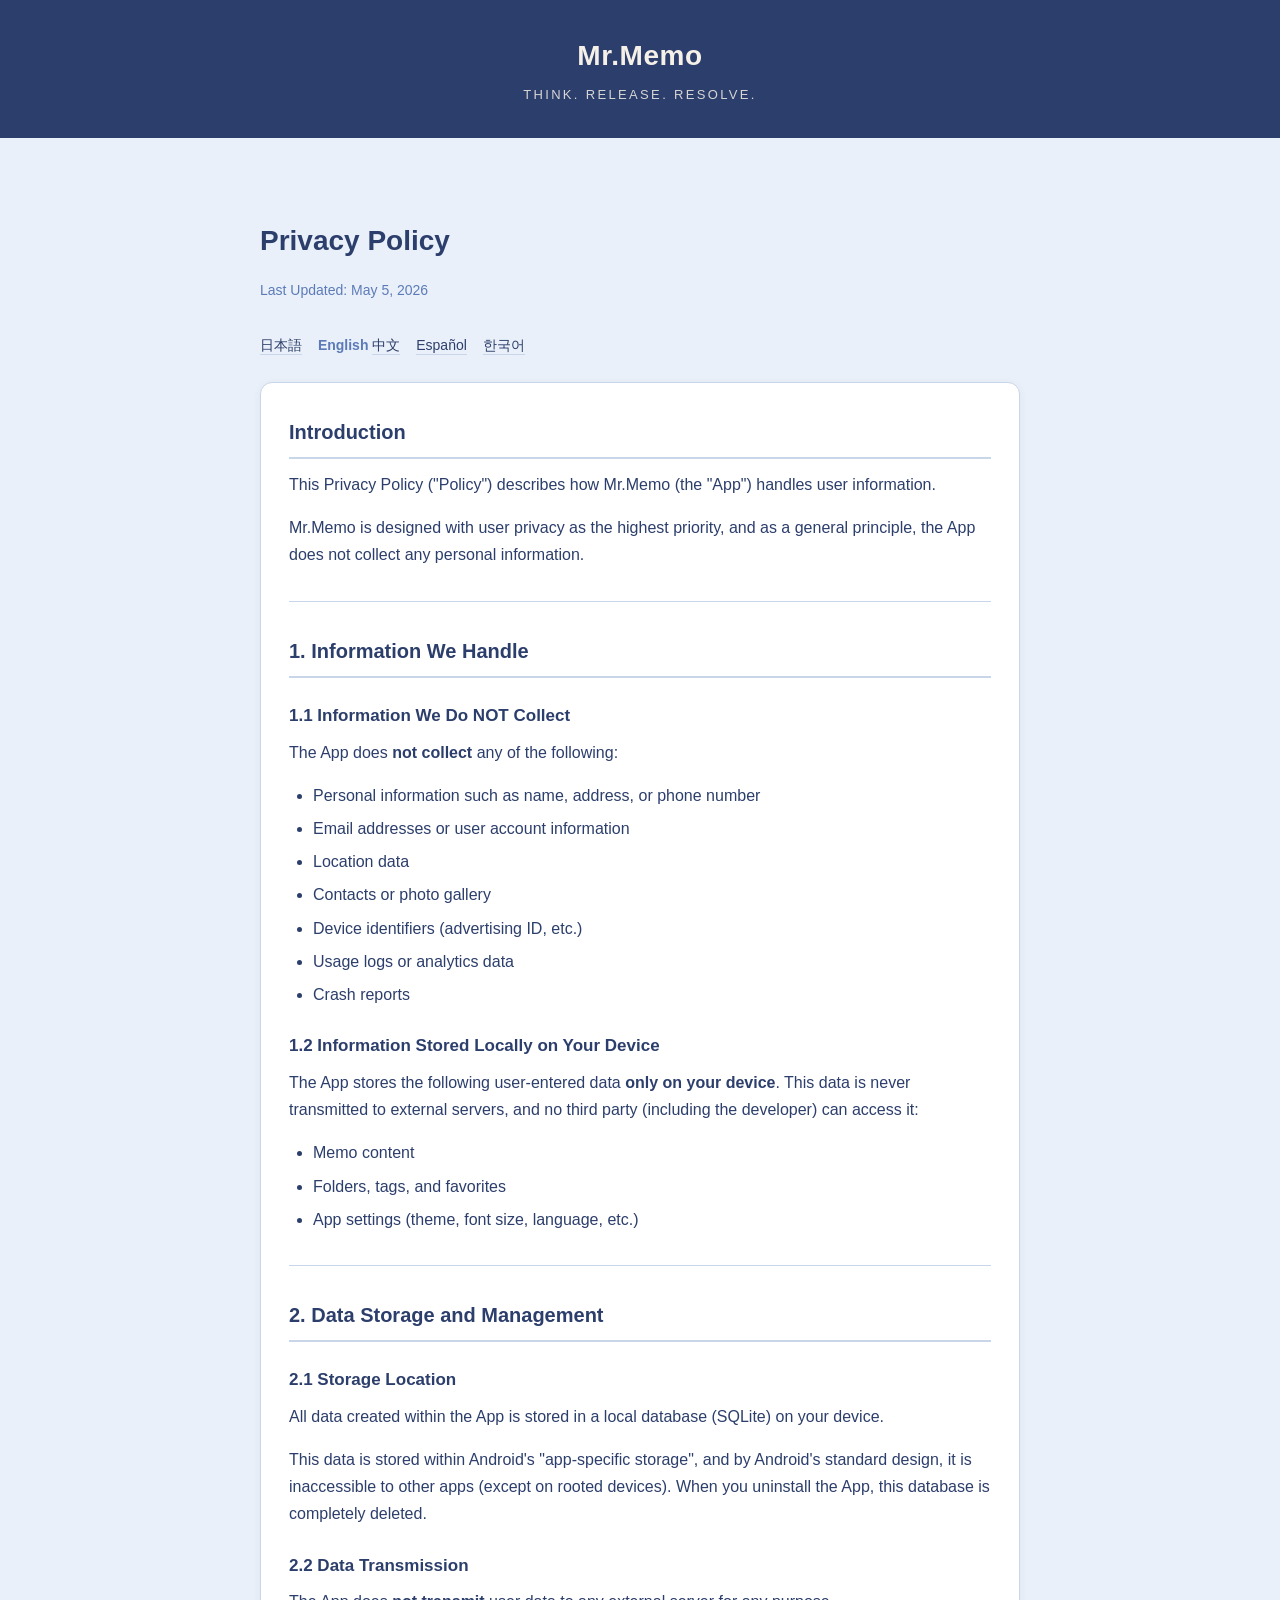
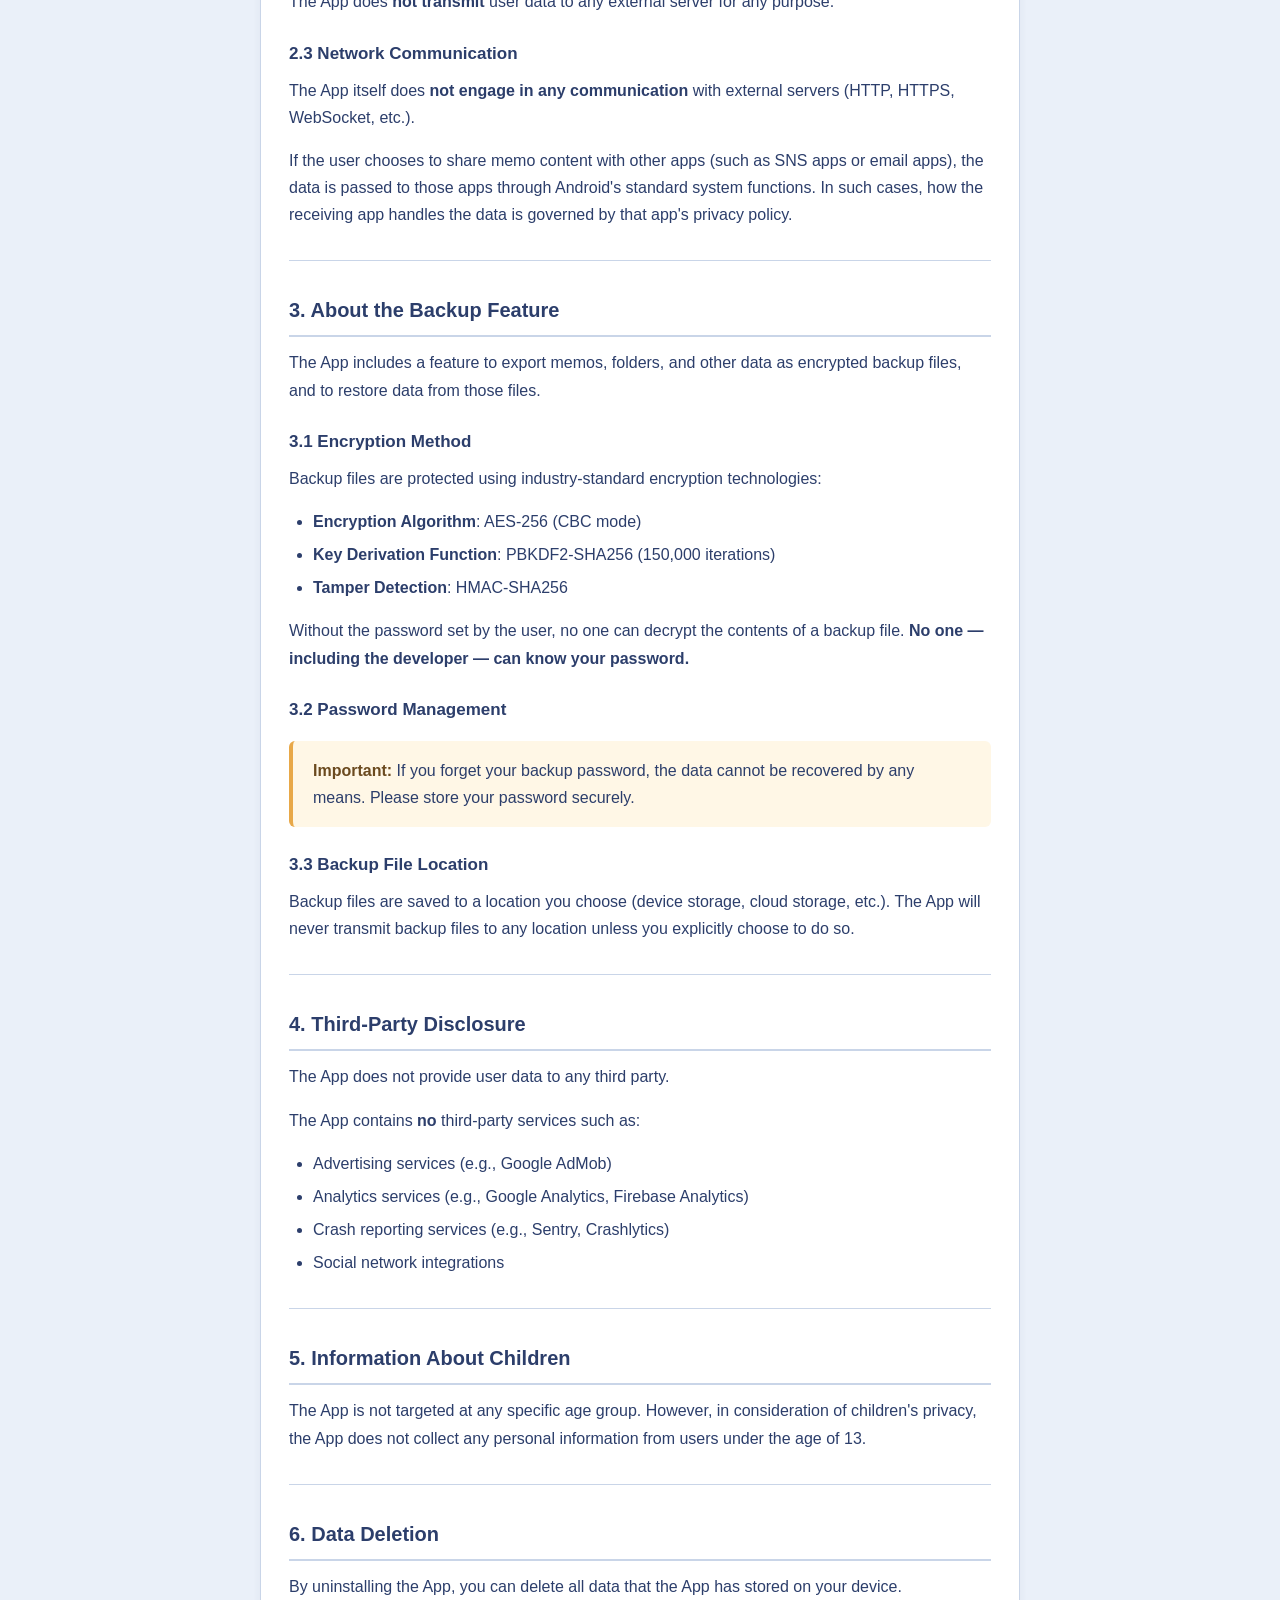
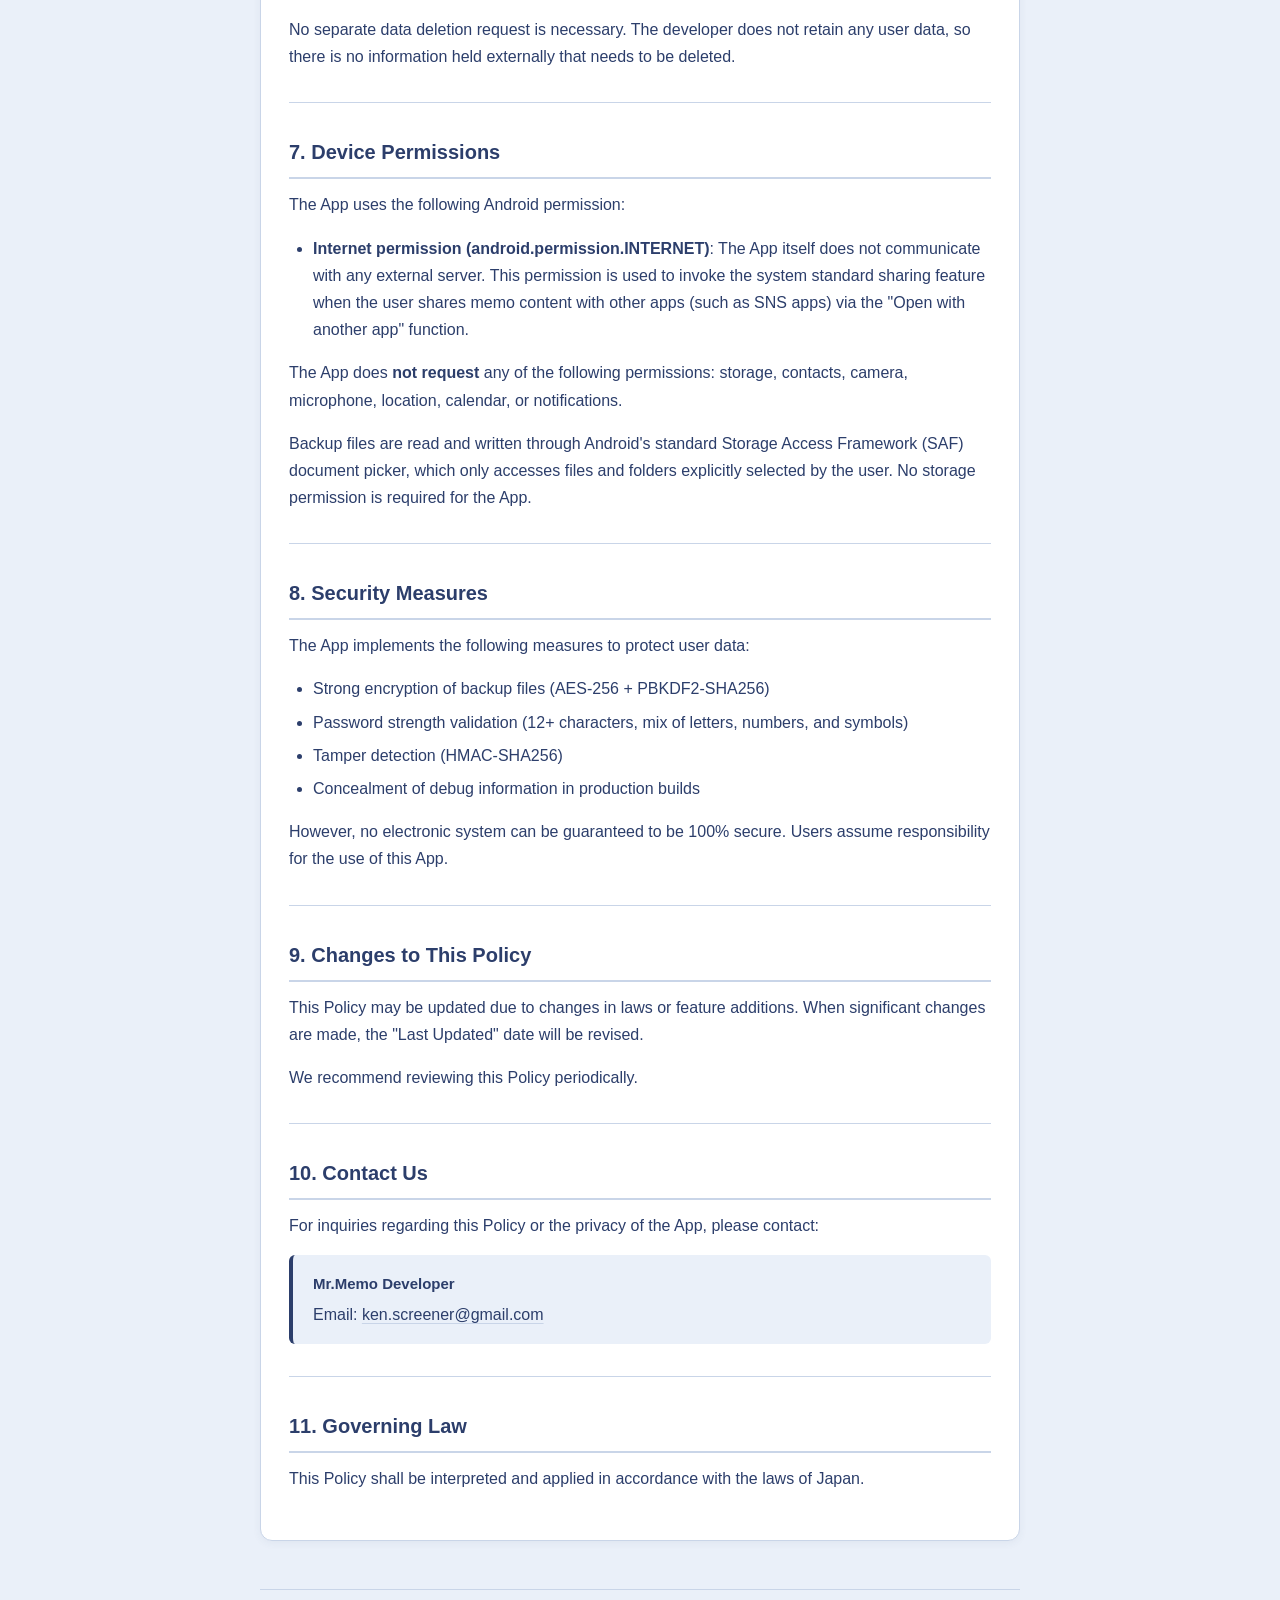
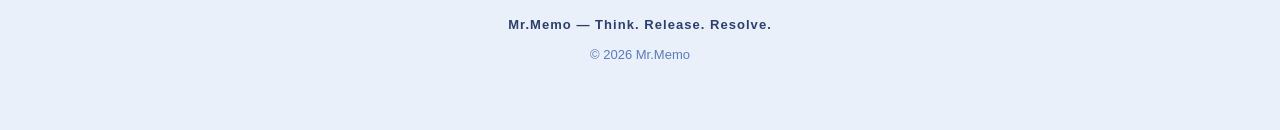
==== privacy/en.html @ 4f2426d8 "feat: 5言語対応(日英中西韓)に拡張" ====
<!DOCTYPE html>
<html lang="en">
<head>
  <meta charset="UTF-8">
  <meta name="viewport" content="width=device-width, initial-scale=1.0">
  <meta name="description" content="Mr.Memo Privacy Policy - Privacy protection for the memo app">
  <meta name="robots" content="index, follow">
  <title>Privacy Policy | Mr.Memo</title>
  <link rel="stylesheet" href="../styles.css">
</head>
<body>
  <header>
    <h1 class="app-name">Mr.Memo</h1>
    <p class="tagline">Think. Release. Resolve.</p>
  </header>

  <div class="container">
    <h2 class="page-title">Privacy Policy</h2>
    <p class="last-updated">Last Updated: May 5, 2026</p>

    <p class="lang-switcher">
      <a href="ja.html">日本語</a>
      <span class="current">English</span>
      <a href="zh.html">中文</a>
      <a href="es.html">Español</a>
      <a href="ko.html">한국어</a>
    </p>

    <main>
      <h2>Introduction</h2>
      <p>This Privacy Policy ("Policy") describes how Mr.Memo (the "App") handles user information.</p>
      <p>Mr.Memo is designed with user privacy as the highest priority, and as a general principle, the App does not collect any personal information.</p>

      <hr>

      <h2>1. Information We Handle</h2>

      <h3>1.1 Information We Do NOT Collect</h3>
      <p>The App does <strong>not collect</strong> any of the following:</p>
      <ul>
        <li>Personal information such as name, address, or phone number</li>
        <li>Email addresses or user account information</li>
        <li>Location data</li>
        <li>Contacts or photo gallery</li>
        <li>Device identifiers (advertising ID, etc.)</li>
        <li>Usage logs or analytics data</li>
        <li>Crash reports</li>
      </ul>

      <h3>1.2 Information Stored Locally on Your Device</h3>
      <p>The App stores the following user-entered data <strong>only on your device</strong>. This data is never transmitted to external servers, and no third party (including the developer) can access it:</p>
      <ul>
        <li>Memo content</li>
        <li>Folders, tags, and favorites</li>
        <li>App settings (theme, font size, language, etc.)</li>
      </ul>

      <hr>

      <h2>2. Data Storage and Management</h2>

      <h3>2.1 Storage Location</h3>
      <p>All data created within the App is stored in a local database (SQLite) on your device.</p>
      <p>This data is stored within Android's "app-specific storage", and by Android's standard design, it is inaccessible to other apps (except on rooted devices). When you uninstall the App, this database is completely deleted.</p>

      <h3>2.2 Data Transmission</h3>
      <p>The App does <strong>not transmit</strong> user data to any external server for any purpose.</p>

      <h3>2.3 Network Communication</h3>
      <p>The App itself does <strong>not engage in any communication</strong> with external servers (HTTP, HTTPS, WebSocket, etc.).</p>
      <p>If the user chooses to share memo content with other apps (such as SNS apps or email apps), the data is passed to those apps through Android's standard system functions. In such cases, how the receiving app handles the data is governed by that app's privacy policy.</p>

      <hr>

      <h2>3. About the Backup Feature</h2>
      <p>The App includes a feature to export memos, folders, and other data as encrypted backup files, and to restore data from those files.</p>

      <h3>3.1 Encryption Method</h3>
      <p>Backup files are protected using industry-standard encryption technologies:</p>
      <ul>
        <li><strong>Encryption Algorithm</strong>: AES-256 (CBC mode)</li>
        <li><strong>Key Derivation Function</strong>: PBKDF2-SHA256 (150,000 iterations)</li>
        <li><strong>Tamper Detection</strong>: HMAC-SHA256</li>
      </ul>
      <p>Without the password set by the user, no one can decrypt the contents of a backup file. <strong>No one &mdash; including the developer &mdash; can know your password.</strong></p>

      <h3>3.2 Password Management</h3>
      <div class="note-box">
        <strong>Important:</strong> If you forget your backup password, the data cannot be recovered by any means. Please store your password securely.
      </div>

      <h3>3.3 Backup File Location</h3>
      <p>Backup files are saved to a location you choose (device storage, cloud storage, etc.). The App will never transmit backup files to any location unless you explicitly choose to do so.</p>

      <hr>

      <h2>4. Third-Party Disclosure</h2>
      <p>The App does not provide user data to any third party.</p>
      <p>The App contains <strong>no</strong> third-party services such as:</p>
      <ul>
        <li>Advertising services (e.g., Google AdMob)</li>
        <li>Analytics services (e.g., Google Analytics, Firebase Analytics)</li>
        <li>Crash reporting services (e.g., Sentry, Crashlytics)</li>
        <li>Social network integrations</li>
      </ul>

      <hr>

      <h2>5. Information About Children</h2>
      <p>The App is not targeted at any specific age group. However, in consideration of children's privacy, the App does not collect any personal information from users under the age of 13.</p>

      <hr>

      <h2>6. Data Deletion</h2>
      <p>By uninstalling the App, you can delete all data that the App has stored on your device.</p>
      <p>No separate data deletion request is necessary. The developer does not retain any user data, so there is no information held externally that needs to be deleted.</p>

      <hr>

      <h2>7. Device Permissions</h2>
      <p>The App uses the following Android permission:</p>
      <ul>
        <li><strong>Internet permission (android.permission.INTERNET)</strong>: The App itself does not communicate with any external server. This permission is used to invoke the system standard sharing feature when the user shares memo content with other apps (such as SNS apps) via the "Open with another app" function.</li>
      </ul>
      <p>The App does <strong>not request</strong> any of the following permissions: storage, contacts, camera, microphone, location, calendar, or notifications.</p>
      <p>Backup files are read and written through Android's standard Storage Access Framework (SAF) document picker, which only accesses files and folders explicitly selected by the user. No storage permission is required for the App.</p>

      <hr>

      <h2>8. Security Measures</h2>
      <p>The App implements the following measures to protect user data:</p>
      <ul>
        <li>Strong encryption of backup files (AES-256 + PBKDF2-SHA256)</li>
        <li>Password strength validation (12+ characters, mix of letters, numbers, and symbols)</li>
        <li>Tamper detection (HMAC-SHA256)</li>
        <li>Concealment of debug information in production builds</li>
      </ul>
      <p>However, no electronic system can be guaranteed to be 100% secure. Users assume responsibility for the use of this App.</p>

      <hr>

      <h2>9. Changes to This Policy</h2>
      <p>This Policy may be updated due to changes in laws or feature additions. When significant changes are made, the "Last Updated" date will be revised.</p>
      <p>We recommend reviewing this Policy periodically.</p>

      <hr>

      <h2>10. Contact Us</h2>
      <p>For inquiries regarding this Policy or the privacy of the App, please contact:</p>
      <div class="contact-box">
        <strong>Mr.Memo Developer</strong>
        Email: <a href="mailto:ken.screener@gmail.com">ken.screener@gmail.com</a>
      </div>

      <hr>

      <h2>11. Governing Law</h2>
      <p>This Policy shall be interpreted and applied in accordance with the laws of Japan.</p>
    </main>

    <footer>
      <div class="signature">Mr.Memo &mdash; Think. Release. Resolve.</div>
      <div>&copy; 2026 Mr.Memo</div>
    </footer>
  </div>
</body>
</html>
---- styles.css ----
/* Mr.Memo Legal Pages - Common Styles
 * Indigo Sky Wash テーマ準拠(Mr.Memo本体と統一感)
 */

* {
  box-sizing: border-box;
}

html {
  -webkit-text-size-adjust: 100%;
  -webkit-font-smoothing: antialiased;
  -moz-osx-font-smoothing: grayscale;
}

body {
  margin: 0;
  padding: 0;
  font-family: -apple-system, BlinkMacSystemFont, "Segoe UI", "Hiragino Sans",
    "Hiragino Kaku Gothic ProN", "Yu Gothic", "Meiryo", sans-serif;
  font-size: 16px;
  line-height: 1.7;
  color: #2C3E6B;
  background-color: #EAF0F9;
}

.container {
  max-width: 800px;
  margin: 0 auto;
  padding: 24px 20px 64px;
}

/* ヘッダー */
header {
  background-color: #2C3E6B;
  color: #F5F0E8;
  padding: 32px 20px;
  text-align: center;
  margin-bottom: 32px;
}

header .app-name {
  font-size: 28px;
  font-weight: 700;
  margin: 0 0 4px;
  letter-spacing: 0.02em;
}

header .tagline {
  font-size: 13px;
  font-weight: 500;
  opacity: 0.85;
  margin: 0;
  letter-spacing: 0.18em;
  text-transform: uppercase;
}

/* タイトル領域 */
.page-title {
  margin-bottom: 8px;
  font-size: 28px;
  font-weight: 700;
  color: #2C3E6B;
}

.last-updated {
  font-size: 14px;
  color: #5B7BB8;
  margin-bottom: 32px;
  font-weight: 500;
}

.lang-switcher {
  margin-bottom: 24px;
  font-size: 14px;
}

.lang-switcher a {
  color: #2C3E6B;
  text-decoration: none;
  border-bottom: 1px solid #C9D5E8;
  padding-bottom: 1px;
  margin-right: 12px;
}

.lang-switcher a:hover {
  border-bottom-color: #2C3E6B;
}

.lang-switcher .current {
  color: #5B7BB8;
  border-bottom: none;
  font-weight: 600;
}

/* 本文カード */
main {
  background-color: #FFFFFF;
  border-radius: 12px;
  padding: 32px 28px;
  box-shadow: 0 2px 8px rgba(44, 62, 107, 0.06);
  border: 1px solid #C9D5E8;
}

main h2 {
  font-size: 20px;
  font-weight: 700;
  color: #2C3E6B;
  margin: 32px 0 12px;
  padding-bottom: 8px;
  border-bottom: 2px solid #C9D5E8;
}

main h2:first-child {
  margin-top: 0;
}

main h3 {
  font-size: 17px;
  font-weight: 600;
  color: #2C3E6B;
  margin: 24px 0 8px;
}

main p {
  margin: 0 0 16px;
  color: #2C3E6B;
}

main strong {
  font-weight: 700;
  color: #2C3E6B;
}

main ul {
  padding-left: 24px;
  margin: 0 0 16px;
}

main li {
  margin-bottom: 6px;
  color: #2C3E6B;
}

main hr {
  border: none;
  border-top: 1px solid #C9D5E8;
  margin: 32px 0;
}

main a {
  color: #2C3E6B;
  text-decoration: underline;
  text-decoration-color: #C9D5E8;
  text-underline-offset: 3px;
}

main a:hover {
  text-decoration-color: #2C3E6B;
}

/* 連絡先ボックス */
.contact-box {
  background-color: #EAF0F9;
  border-left: 4px solid #2C3E6B;
  padding: 16px 20px;
  border-radius: 6px;
  margin: 16px 0;
}

.contact-box strong {
  display: block;
  margin-bottom: 4px;
  font-size: 15px;
}

/* 注意ボックス */
.note-box {
  background-color: #FFF7E6;
  border-left: 4px solid #E8A848;
  padding: 16px 20px;
  border-radius: 6px;
  margin: 16px 0;
}

.note-box strong {
  color: #6B4A1F;
}

/* フッター */
footer {
  text-align: center;
  margin-top: 48px;
  padding-top: 24px;
  border-top: 1px solid #C9D5E8;
  font-size: 13px;
  color: #5B7BB8;
}

footer .signature {
  font-weight: 600;
  letter-spacing: 0.08em;
  color: #2C3E6B;
  margin-bottom: 8px;
}

/* レスポンシブ */
@media (max-width: 600px) {
  .container {
    padding: 16px 16px 48px;
  }

  header {
    padding: 24px 16px;
    margin-bottom: 24px;
  }

  header .app-name {
    font-size: 24px;
  }

  .page-title {
    font-size: 24px;
  }

  main {
    padding: 24px 20px;
  }

  main h2 {
    font-size: 18px;
  }

  main h3 {
    font-size: 16px;
  }
}

/* ダークモード対応 */
@media (prefers-color-scheme: dark) {
  body {
    background-color: #1A2238;
    color: #C9D5E8;
  }

  main {
    background-color: #2C3E6B;
    border-color: #3D5288;
  }

  main h2,
  main h3,
  main p,
  main strong,
  main li,
  .page-title {
    color: #EAF0F9;
  }

  main h2 {
    border-bottom-color: #3D5288;
  }

  main hr {
    border-top-color: #3D5288;
  }

  main a {
    color: #B8D0F0;
    text-decoration-color: #5B7BB8;
  }

  main a:hover {
    text-decoration-color: #B8D0F0;
  }

  .contact-box {
    background-color: #1A2238;
    border-left-color: #B8D0F0;
  }

  .note-box {
    background-color: #3D2E1A;
    border-left-color: #E8A848;
  }

  .note-box strong {
    color: #F5C97D;
  }

  .last-updated {
    color: #8FA3C4;
  }

  .lang-switcher a {
    color: #C9D5E8;
    border-bottom-color: #5B7BB8;
  }

  .lang-switcher .current {
    color: #8FA3C4;
  }

  footer {
    border-top-color: #3D5288;
    color: #8FA3C4;
  }

  footer .signature {
    color: #C9D5E8;
  }
}
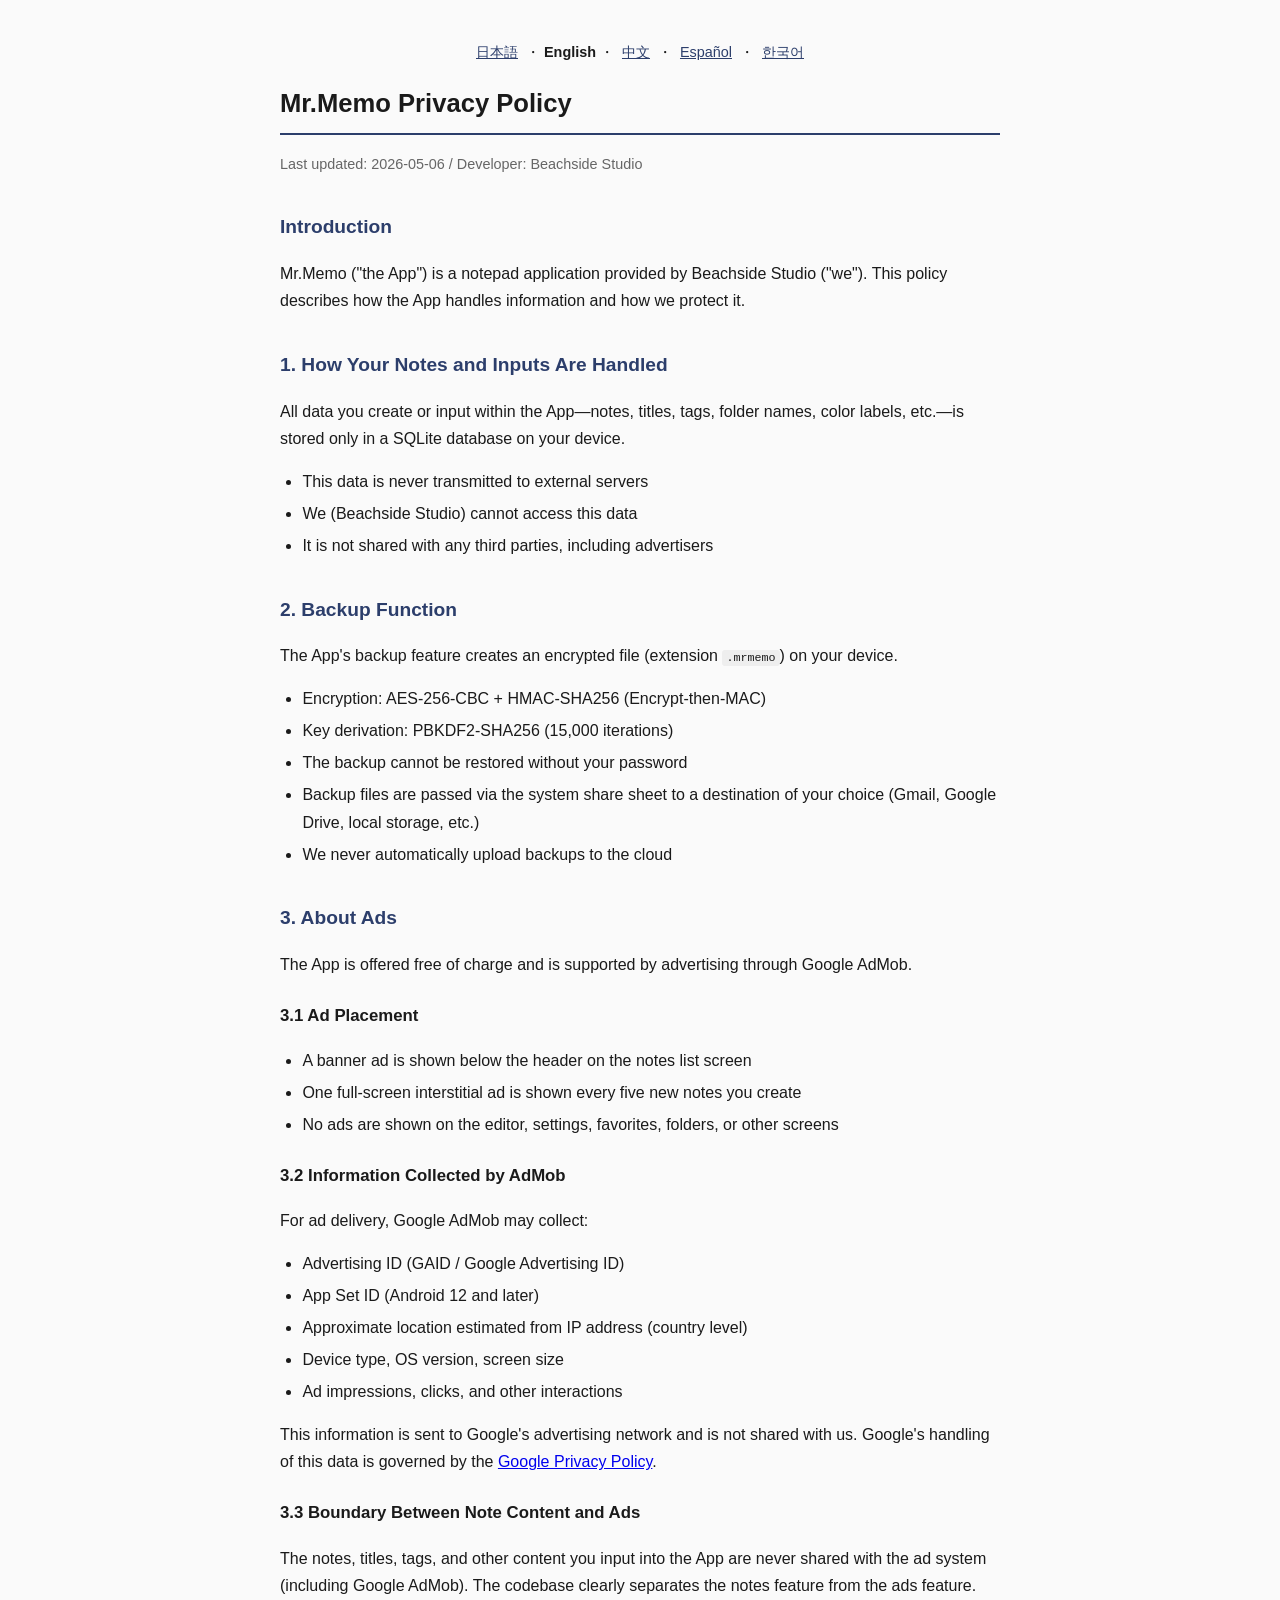
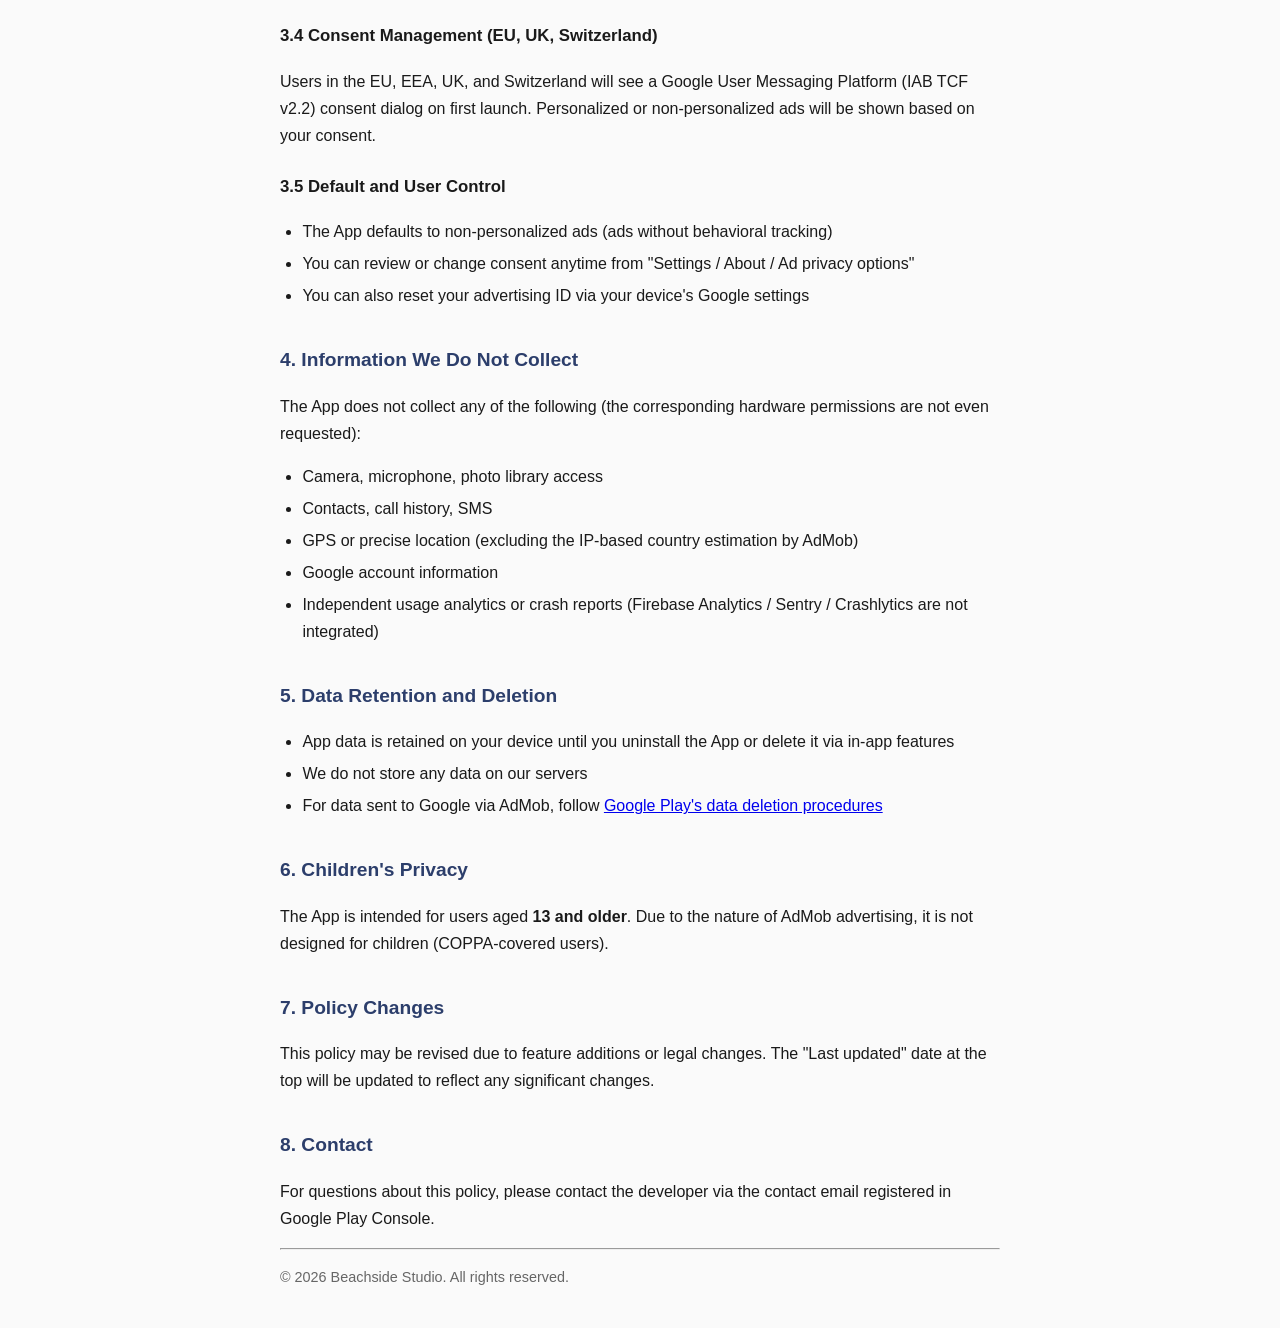
==== commit 2209e7e0: "docs: プライバシーポリシー全面書き直し(広告版に対応・5言語)" ====
--- a/privacy/en.html
+++ b/privacy/en.html
@@ -1,167 +1,150 @@
 <!DOCTYPE html>
 <html lang="en">
 <head>
-  <meta charset="UTF-8">
-  <meta name="viewport" content="width=device-width, initial-scale=1.0">
-  <meta name="description" content="Mr.Memo Privacy Policy - Privacy protection for the memo app">
-  <meta name="robots" content="index, follow">
-  <title>Privacy Policy | Mr.Memo</title>
-  <link rel="stylesheet" href="../styles.css">
+<meta charset="UTF-8" />
+<meta name="viewport" content="width=device-width, initial-scale=1.0" />
+<title>Mr.Memo Privacy Policy</title>
+<style>
+  body { font-family: -apple-system, BlinkMacSystemFont, "Helvetica Neue", Arial, sans-serif; max-width: 720px; margin: 0 auto; padding: 24px 16px; line-height: 1.7; color: #1a1a1a; background: #fafafa; }
+  h1 { font-size: 1.6em; border-bottom: 2px solid #2C3E6B; padding-bottom: 8px; }
+  h2 { font-size: 1.2em; margin-top: 1.8em; color: #2C3E6B; }
+  h3 { font-size: 1.05em; margin-top: 1.4em; }
+  ul { padding-left: 1.4em; }
+  li { margin: 0.3em 0; }
+  .meta { color: #666; font-size: 0.9em; }
+  .lang-switch { text-align: center; margin: 16px 0; font-size: 0.9em; }
+  .lang-switch a { margin: 0 4px; color: #2C3E6B; }
+  code { background: #eee; padding: 1px 4px; border-radius: 3px; font-size: 0.9em; }
+</style>
 </head>
 <body>
-  <header>
-    <h1 class="app-name">Mr.Memo</h1>
-    <p class="tagline">Think. Release. Resolve.</p>
-  </header>
+<div class="lang-switch">
+  <a href="ja.html">日本語</a> ・
+  <strong>English</strong> ・
+  <a href="zh.html">中文</a> ・
+  <a href="es.html">Español</a> ・
+  <a href="ko.html">한국어</a>
+</div>
 
-  <div class="container">
-    <h2 class="page-title">Privacy Policy</h2>
-    <p class="last-updated">Last Updated: May 5, 2026</p>
+<h1>Mr.Memo Privacy Policy</h1>
+<p class="meta">Last updated: 2026-05-06 / Developer: Beachside Studio</p>
 
-    <p class="lang-switcher">
-      <a href="ja.html">日本語</a>
-      <span class="current">English</span>
-      <a href="zh.html">中文</a>
-      <a href="es.html">Español</a>
-      <a href="ko.html">한국어</a>
-    </p>
+<h2>Introduction</h2>
+<p>
+  Mr.Memo ("the App") is a notepad application provided by Beachside Studio ("we"). This policy describes
+  how the App handles information and how we protect it.
+</p>
 
-    <main>
-      <h2>Introduction</h2>
-      <p>This Privacy Policy ("Policy") describes how Mr.Memo (the "App") handles user information.</p>
-      <p>Mr.Memo is designed with user privacy as the highest priority, and as a general principle, the App does not collect any personal information.</p>
+<h2>1. How Your Notes and Inputs Are Handled</h2>
+<p>
+  All data you create or input within the App—notes, titles, tags, folder names, color labels, etc.—is
+  stored only in a SQLite database on your device.
+</p>
+<ul>
+  <li>This data is never transmitted to external servers</li>
+  <li>We (Beachside Studio) cannot access this data</li>
+  <li>It is not shared with any third parties, including advertisers</li>
+</ul>
 
-      <hr>
+<h2>2. Backup Function</h2>
+<p>
+  The App's backup feature creates an encrypted file (extension <code>.mrmemo</code>) on your device.
+</p>
+<ul>
+  <li>Encryption: AES-256-CBC + HMAC-SHA256 (Encrypt-then-MAC)</li>
+  <li>Key derivation: PBKDF2-SHA256 (15,000 iterations)</li>
+  <li>The backup cannot be restored without your password</li>
+  <li>Backup files are passed via the system share sheet to a destination of your choice (Gmail, Google Drive, local storage, etc.)</li>
+  <li>We never automatically upload backups to the cloud</li>
+</ul>
 
-      <h2>1. Information We Handle</h2>
+<h2>3. About Ads</h2>
+<p>
+  The App is offered free of charge and is supported by advertising through Google AdMob.
+</p>
 
-      <h3>1.1 Information We Do NOT Collect</h3>
-      <p>The App does <strong>not collect</strong> any of the following:</p>
-      <ul>
-        <li>Personal information such as name, address, or phone number</li>
-        <li>Email addresses or user account information</li>
-        <li>Location data</li>
-        <li>Contacts or photo gallery</li>
-        <li>Device identifiers (advertising ID, etc.)</li>
-        <li>Usage logs or analytics data</li>
-        <li>Crash reports</li>
-      </ul>
+<h3>3.1 Ad Placement</h3>
+<ul>
+  <li>A banner ad is shown below the header on the notes list screen</li>
+  <li>One full-screen interstitial ad is shown every five new notes you create</li>
+  <li>No ads are shown on the editor, settings, favorites, folders, or other screens</li>
+</ul>
 
-      <h3>1.2 Information Stored Locally on Your Device</h3>
-      <p>The App stores the following user-entered data <strong>only on your device</strong>. This data is never transmitted to external servers, and no third party (including the developer) can access it:</p>
-      <ul>
-        <li>Memo content</li>
-        <li>Folders, tags, and favorites</li>
-        <li>App settings (theme, font size, language, etc.)</li>
-      </ul>
+<h3>3.2 Information Collected by AdMob</h3>
+<p>
+  For ad delivery, Google AdMob may collect:
+</p>
+<ul>
+  <li>Advertising ID (GAID / Google Advertising ID)</li>
+  <li>App Set ID (Android 12 and later)</li>
+  <li>Approximate location estimated from IP address (country level)</li>
+  <li>Device type, OS version, screen size</li>
+  <li>Ad impressions, clicks, and other interactions</li>
+</ul>
+<p>
+  This information is sent to Google's advertising network and is not shared with us. Google's
+  handling of this data is governed by the <a href="https://policies.google.com/privacy" target="_blank" rel="noopener">Google Privacy Policy</a>.
+</p>
 
-      <hr>
+<h3>3.3 Boundary Between Note Content and Ads</h3>
+<p>
+  The notes, titles, tags, and other content you input into the App are never shared with the ad
+  system (including Google AdMob). The codebase clearly separates the notes feature from the ads
+  feature.
+</p>
 
-      <h2>2. Data Storage and Management</h2>
+<h3>3.4 Consent Management (EU, UK, Switzerland)</h3>
+<p>
+  Users in the EU, EEA, UK, and Switzerland will see a Google User Messaging Platform (IAB TCF v2.2)
+  consent dialog on first launch. Personalized or non-personalized ads will be shown based on your
+  consent.
+</p>
 
-      <h3>2.1 Storage Location</h3>
-      <p>All data created within the App is stored in a local database (SQLite) on your device.</p>
-      <p>This data is stored within Android's "app-specific storage", and by Android's standard design, it is inaccessible to other apps (except on rooted devices). When you uninstall the App, this database is completely deleted.</p>
+<h3>3.5 Default and User Control</h3>
+<ul>
+  <li>The App defaults to non-personalized ads (ads without behavioral tracking)</li>
+  <li>You can review or change consent anytime from "Settings / About / Ad privacy options"</li>
+  <li>You can also reset your advertising ID via your device's Google settings</li>
+</ul>
 
-      <h3>2.2 Data Transmission</h3>
-      <p>The App does <strong>not transmit</strong> user data to any external server for any purpose.</p>
+<h2>4. Information We Do Not Collect</h2>
+<p>
+  The App does not collect any of the following (the corresponding hardware permissions are not even requested):
+</p>
+<ul>
+  <li>Camera, microphone, photo library access</li>
+  <li>Contacts, call history, SMS</li>
+  <li>GPS or precise location (excluding the IP-based country estimation by AdMob)</li>
+  <li>Google account information</li>
+  <li>Independent usage analytics or crash reports (Firebase Analytics / Sentry / Crashlytics are not integrated)</li>
+</ul>
 
-      <h3>2.3 Network Communication</h3>
-      <p>The App itself does <strong>not engage in any communication</strong> with external servers (HTTP, HTTPS, WebSocket, etc.).</p>
-      <p>If the user chooses to share memo content with other apps (such as SNS apps or email apps), the data is passed to those apps through Android's standard system functions. In such cases, how the receiving app handles the data is governed by that app's privacy policy.</p>
+<h2>5. Data Retention and Deletion</h2>
+<ul>
+  <li>App data is retained on your device until you uninstall the App or delete it via in-app features</li>
+  <li>We do not store any data on our servers</li>
+  <li>For data sent to Google via AdMob, follow <a href="https://support.google.com/googleplay/android-developer/answer/10787469" target="_blank" rel="noopener">Google Play's data deletion procedures</a></li>
+</ul>
 
-      <hr>
+<h2>6. Children's Privacy</h2>
+<p>
+  The App is intended for users aged <strong>13 and older</strong>. Due to the nature of AdMob
+  advertising, it is not designed for children (COPPA-covered users).
+</p>
 
-      <h2>3. About the Backup Feature</h2>
-      <p>The App includes a feature to export memos, folders, and other data as encrypted backup files, and to restore data from those files.</p>
+<h2>7. Policy Changes</h2>
+<p>
+  This policy may be revised due to feature additions or legal changes. The "Last updated" date at
+  the top will be updated to reflect any significant changes.
+</p>
 
-      <h3>3.1 Encryption Method</h3>
-      <p>Backup files are protected using industry-standard encryption technologies:</p>
-      <ul>
-        <li><strong>Encryption Algorithm</strong>: AES-256 (CBC mode)</li>
-        <li><strong>Key Derivation Function</strong>: PBKDF2-SHA256 (150,000 iterations)</li>
-        <li><strong>Tamper Detection</strong>: HMAC-SHA256</li>
-      </ul>
-      <p>Without the password set by the user, no one can decrypt the contents of a backup file. <strong>No one &mdash; including the developer &mdash; can know your password.</strong></p>
+<h2>8. Contact</h2>
+<p>
+  For questions about this policy, please contact the developer via the contact email registered in
+  Google Play Console.
+</p>
 
-      <h3>3.2 Password Management</h3>
-      <div class="note-box">
-        <strong>Important:</strong> If you forget your backup password, the data cannot be recovered by any means. Please store your password securely.
-      </div>
-
-      <h3>3.3 Backup File Location</h3>
-      <p>Backup files are saved to a location you choose (device storage, cloud storage, etc.). The App will never transmit backup files to any location unless you explicitly choose to do so.</p>
-
-      <hr>
-
-      <h2>4. Third-Party Disclosure</h2>
-      <p>The App does not provide user data to any third party.</p>
-      <p>The App contains <strong>no</strong> third-party services such as:</p>
-      <ul>
-        <li>Advertising services (e.g., Google AdMob)</li>
-        <li>Analytics services (e.g., Google Analytics, Firebase Analytics)</li>
-        <li>Crash reporting services (e.g., Sentry, Crashlytics)</li>
-        <li>Social network integrations</li>
-      </ul>
-
-      <hr>
-
-      <h2>5. Information About Children</h2>
-      <p>The App is not targeted at any specific age group. However, in consideration of children's privacy, the App does not collect any personal information from users under the age of 13.</p>
-
-      <hr>
-
-      <h2>6. Data Deletion</h2>
-      <p>By uninstalling the App, you can delete all data that the App has stored on your device.</p>
-      <p>No separate data deletion request is necessary. The developer does not retain any user data, so there is no information held externally that needs to be deleted.</p>
-
-      <hr>
-
-      <h2>7. Device Permissions</h2>
-      <p>The App uses the following Android permission:</p>
-      <ul>
-        <li><strong>Internet permission (android.permission.INTERNET)</strong>: The App itself does not communicate with any external server. This permission is used to invoke the system standard sharing feature when the user shares memo content with other apps (such as SNS apps) via the "Open with another app" function.</li>
-      </ul>
-      <p>The App does <strong>not request</strong> any of the following permissions: storage, contacts, camera, microphone, location, calendar, or notifications.</p>
-      <p>Backup files are read and written through Android's standard Storage Access Framework (SAF) document picker, which only accesses files and folders explicitly selected by the user. No storage permission is required for the App.</p>
-
-      <hr>
-
-      <h2>8. Security Measures</h2>
-      <p>The App implements the following measures to protect user data:</p>
-      <ul>
-        <li>Strong encryption of backup files (AES-256 + PBKDF2-SHA256)</li>
-        <li>Password strength validation (12+ characters, mix of letters, numbers, and symbols)</li>
-        <li>Tamper detection (HMAC-SHA256)</li>
-        <li>Concealment of debug information in production builds</li>
-      </ul>
-      <p>However, no electronic system can be guaranteed to be 100% secure. Users assume responsibility for the use of this App.</p>
-
-      <hr>
-
-      <h2>9. Changes to This Policy</h2>
-      <p>This Policy may be updated due to changes in laws or feature additions. When significant changes are made, the "Last Updated" date will be revised.</p>
-      <p>We recommend reviewing this Policy periodically.</p>
-
-      <hr>
-
-      <h2>10. Contact Us</h2>
-      <p>For inquiries regarding this Policy or the privacy of the App, please contact:</p>
-      <div class="contact-box">
-        <strong>Mr.Memo Developer</strong>
-        Email: <a href="mailto:ken.screener@gmail.com">ken.screener@gmail.com</a>
-      </div>
-
-      <hr>
-
-      <h2>11. Governing Law</h2>
-      <p>This Policy shall be interpreted and applied in accordance with the laws of Japan.</p>
-    </main>
-
-    <footer>
-      <div class="signature">Mr.Memo &mdash; Think. Release. Resolve.</div>
-      <div>&copy; 2026 Mr.Memo</div>
-    </footer>
-  </div>
+<hr />
+<p class="meta">© 2026 Beachside Studio. All rights reserved.</p>
 </body>
 </html>
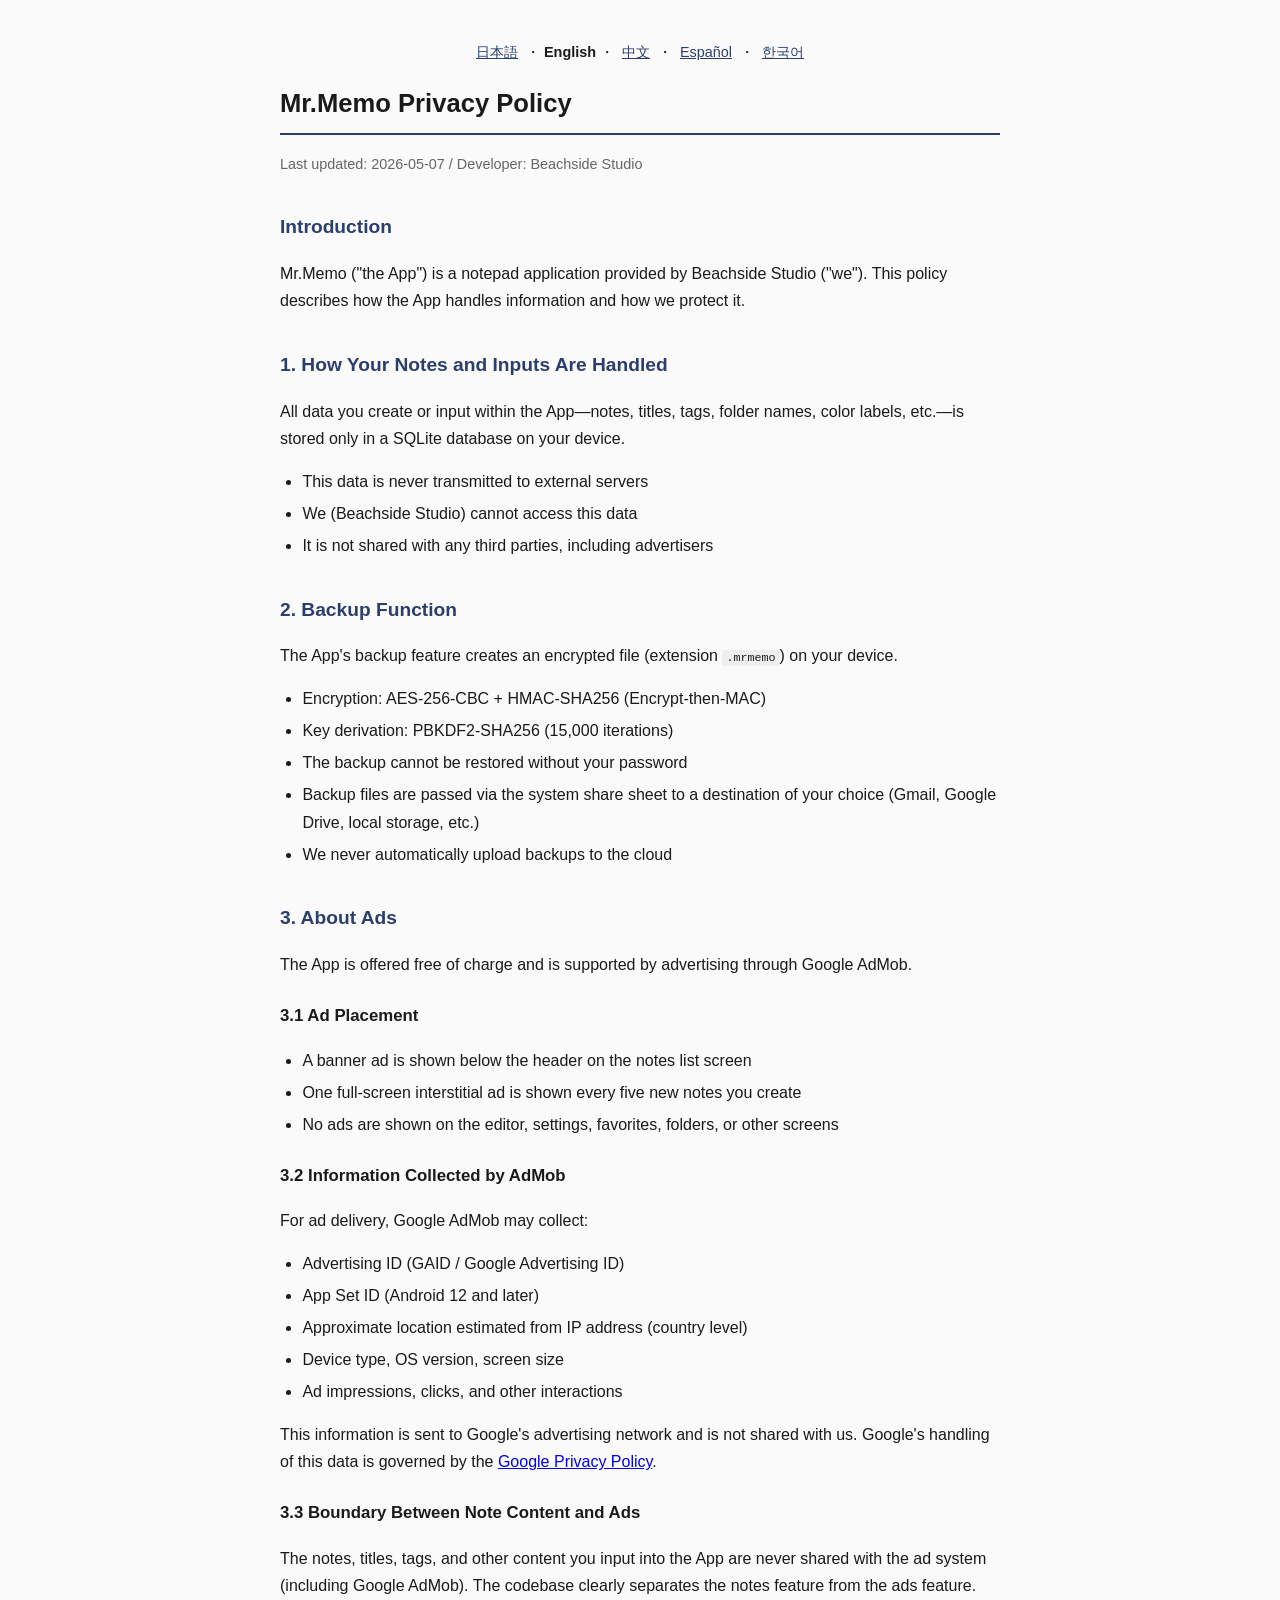
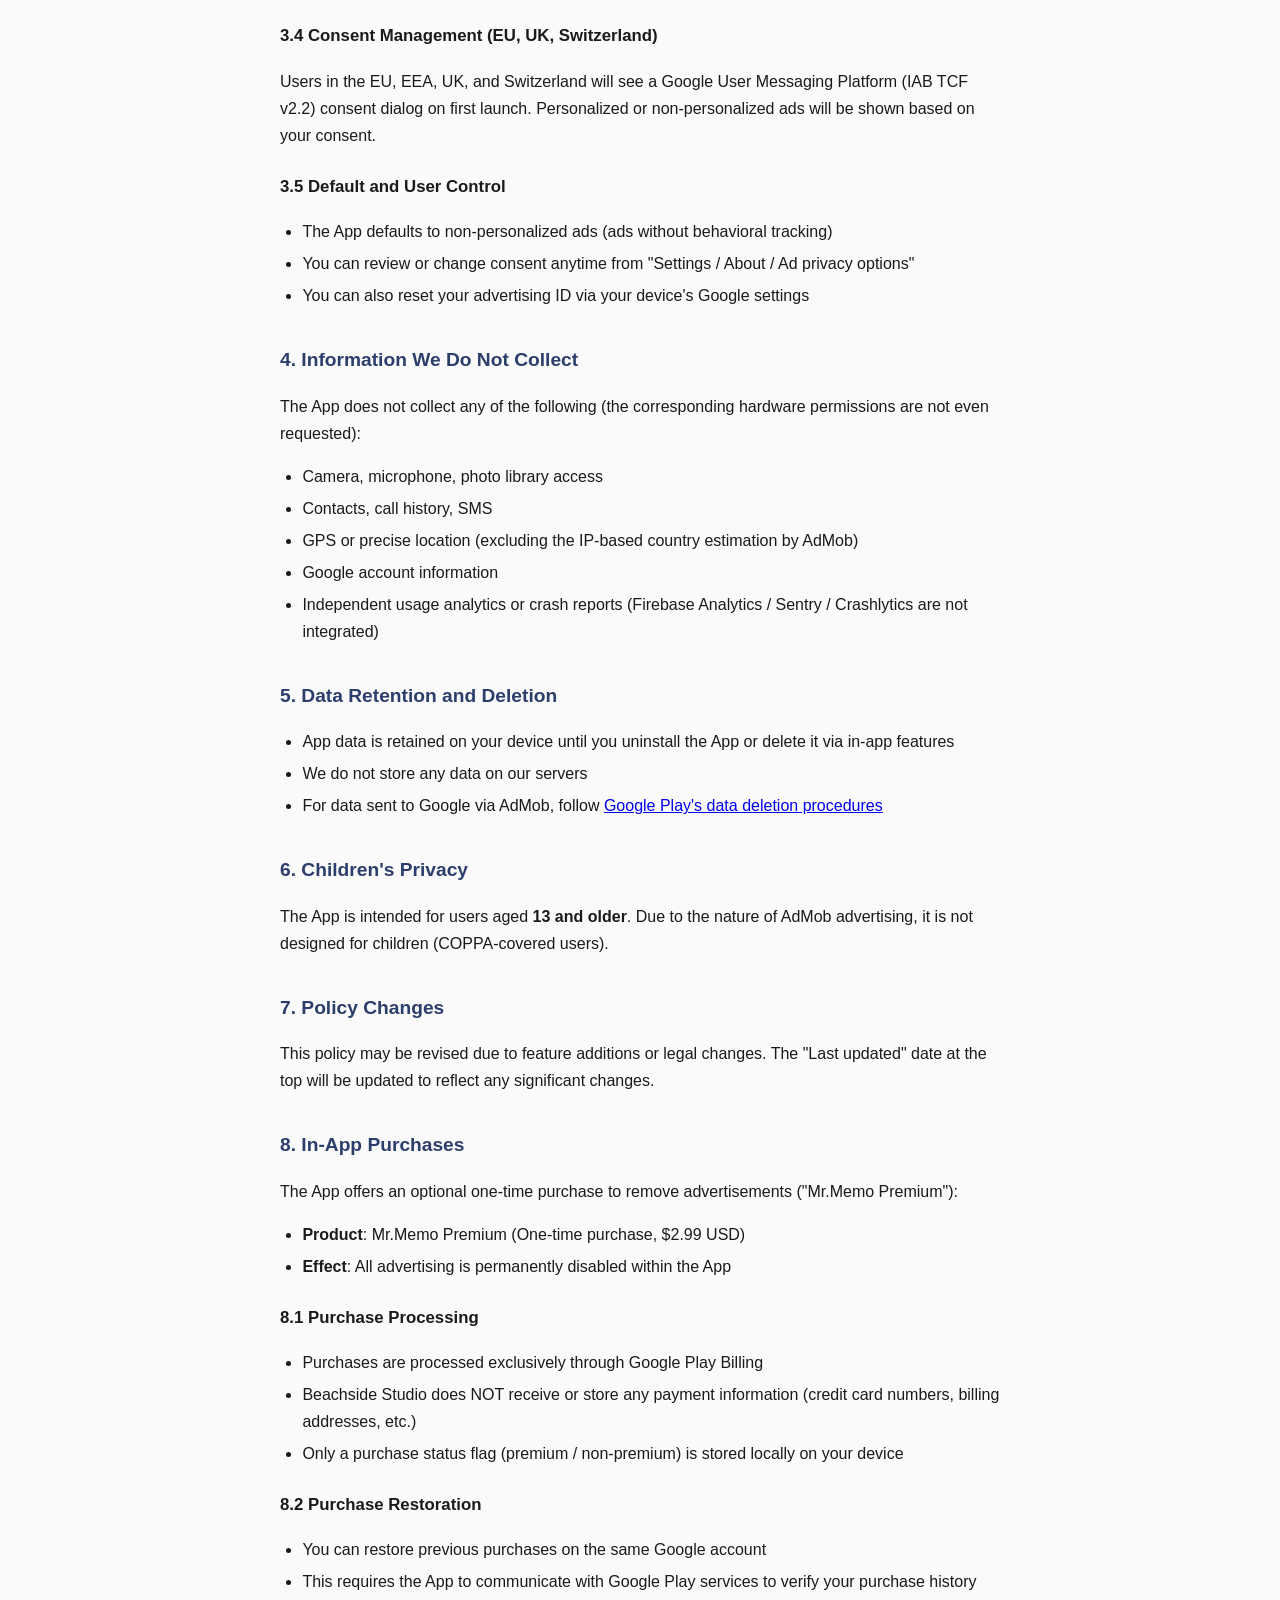
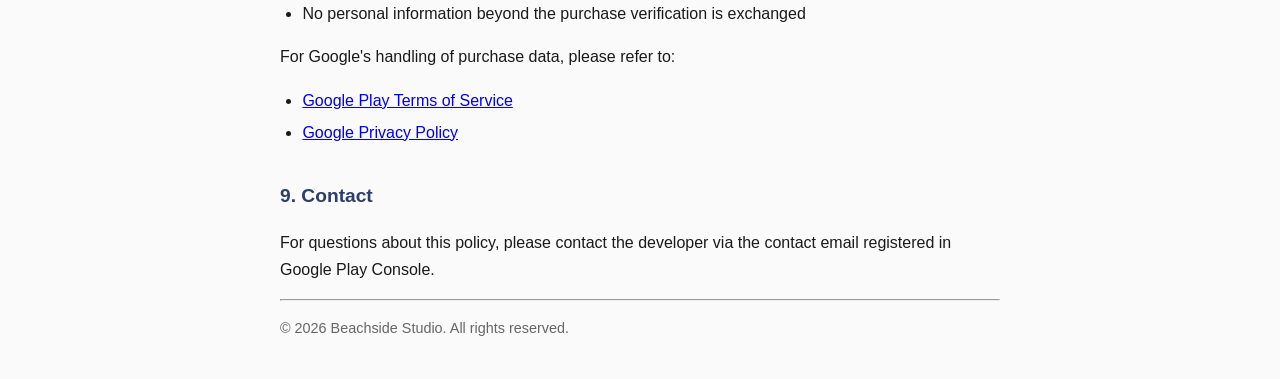
==== commit 8bbeef92: "docs(privacy): Phase 5 の IAP セクションを 5 言語に追加(2026-05-07)" ====
--- a/privacy/en.html
+++ b/privacy/en.html
@@ -27,7 +27,7 @@
 </div>
 
 <h1>Mr.Memo Privacy Policy</h1>
-<p class="meta">Last updated: 2026-05-06 / Developer: Beachside Studio</p>
+<p class="meta">Last updated: 2026-05-07 / Developer: Beachside Studio</p>
 
 <h2>Introduction</h2>
 <p>
@@ -138,7 +138,38 @@
   the top will be updated to reflect any significant changes.
 </p>
 
-<h2>8. Contact</h2>
+<h2>8. In-App Purchases</h2>
+<p>
+  The App offers an optional one-time purchase to remove advertisements ("Mr.Memo Premium"):
+</p>
+<ul>
+  <li><strong>Product</strong>: Mr.Memo Premium (One-time purchase, $2.99 USD)</li>
+  <li><strong>Effect</strong>: All advertising is permanently disabled within the App</li>
+</ul>
+
+<h3>8.1 Purchase Processing</h3>
+<ul>
+  <li>Purchases are processed exclusively through Google Play Billing</li>
+  <li>Beachside Studio does NOT receive or store any payment information (credit card numbers, billing addresses, etc.)</li>
+  <li>Only a purchase status flag (premium / non-premium) is stored locally on your device</li>
+</ul>
+
+<h3>8.2 Purchase Restoration</h3>
+<ul>
+  <li>You can restore previous purchases on the same Google account</li>
+  <li>This requires the App to communicate with Google Play services to verify your purchase history</li>
+  <li>No personal information beyond the purchase verification is exchanged</li>
+</ul>
+
+<p>
+  For Google's handling of purchase data, please refer to:
+</p>
+<ul>
+  <li><a href="https://play.google.com/intl/en/about/play-terms/" target="_blank" rel="noopener">Google Play Terms of Service</a></li>
+  <li><a href="https://policies.google.com/privacy" target="_blank" rel="noopener">Google Privacy Policy</a></li>
+</ul>
+
+<h2>9. Contact</h2>
 <p>
   For questions about this policy, please contact the developer via the contact email registered in
   Google Play Console.
